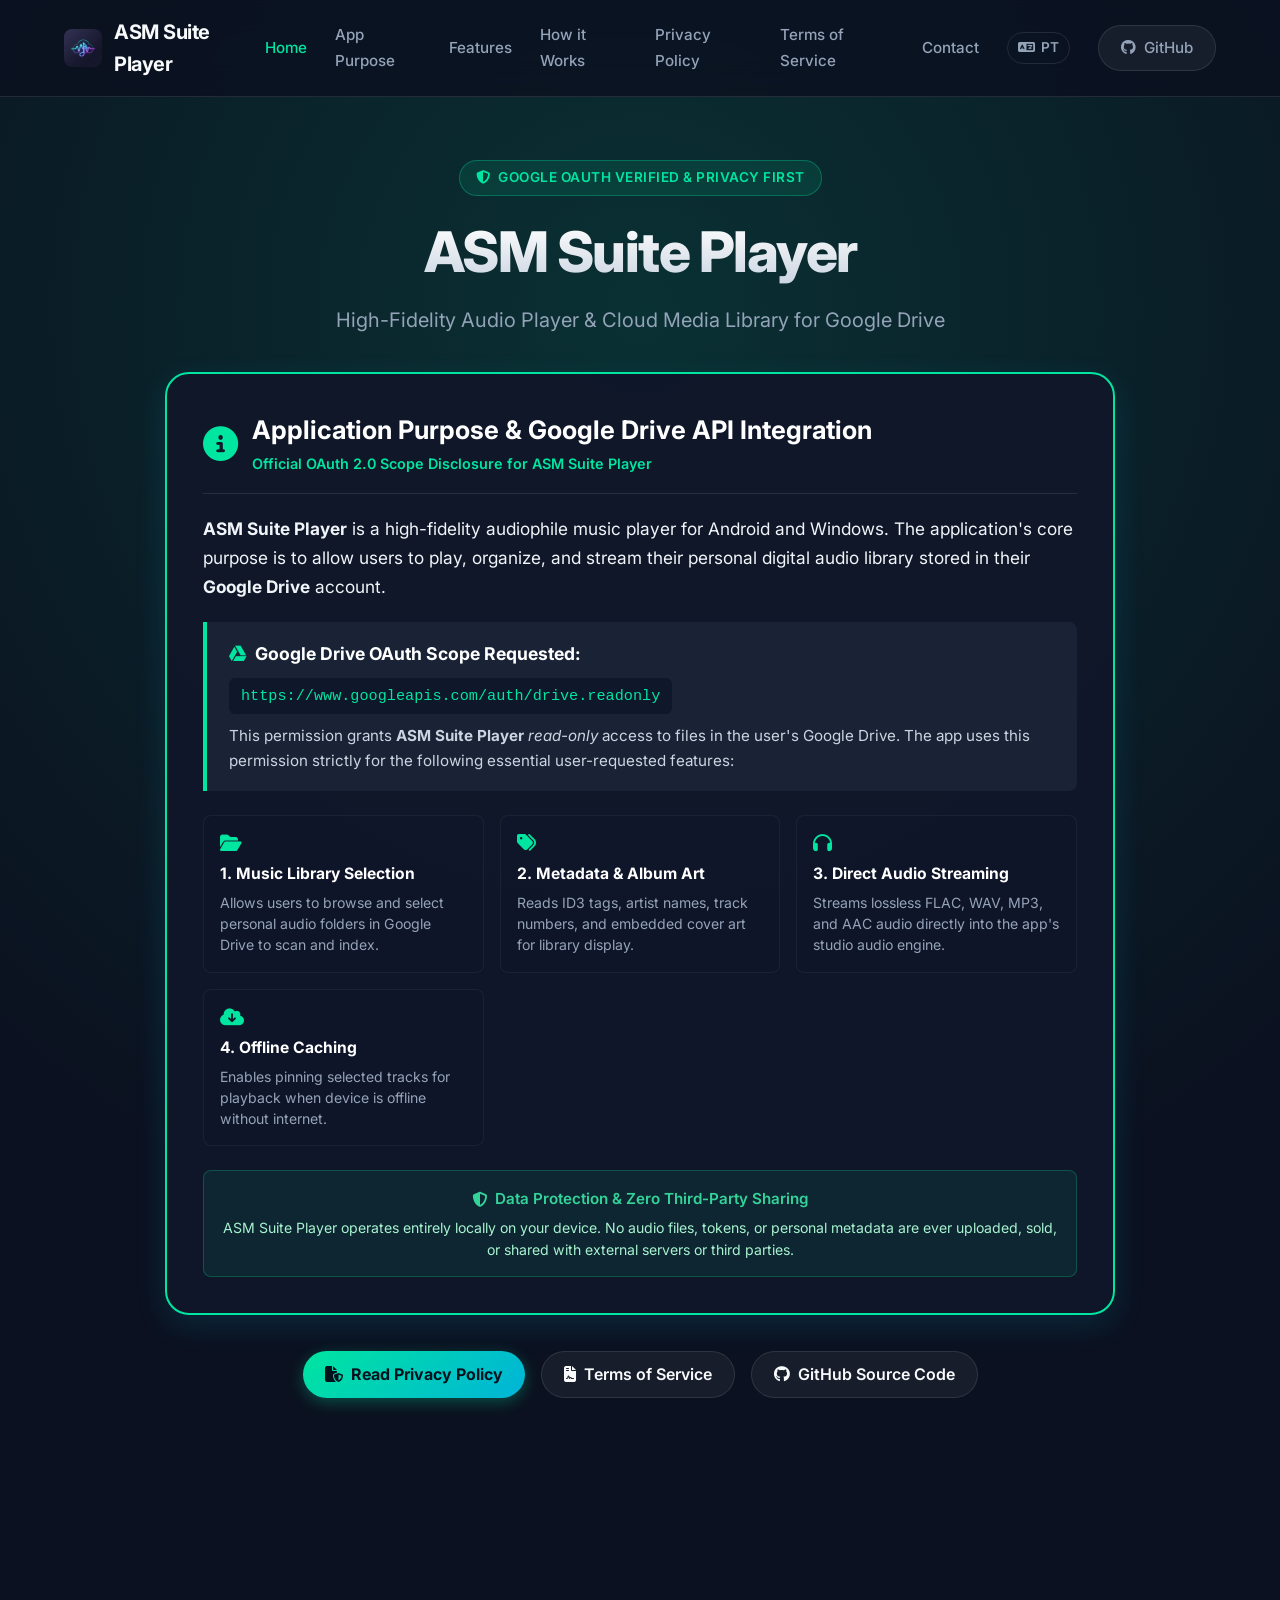
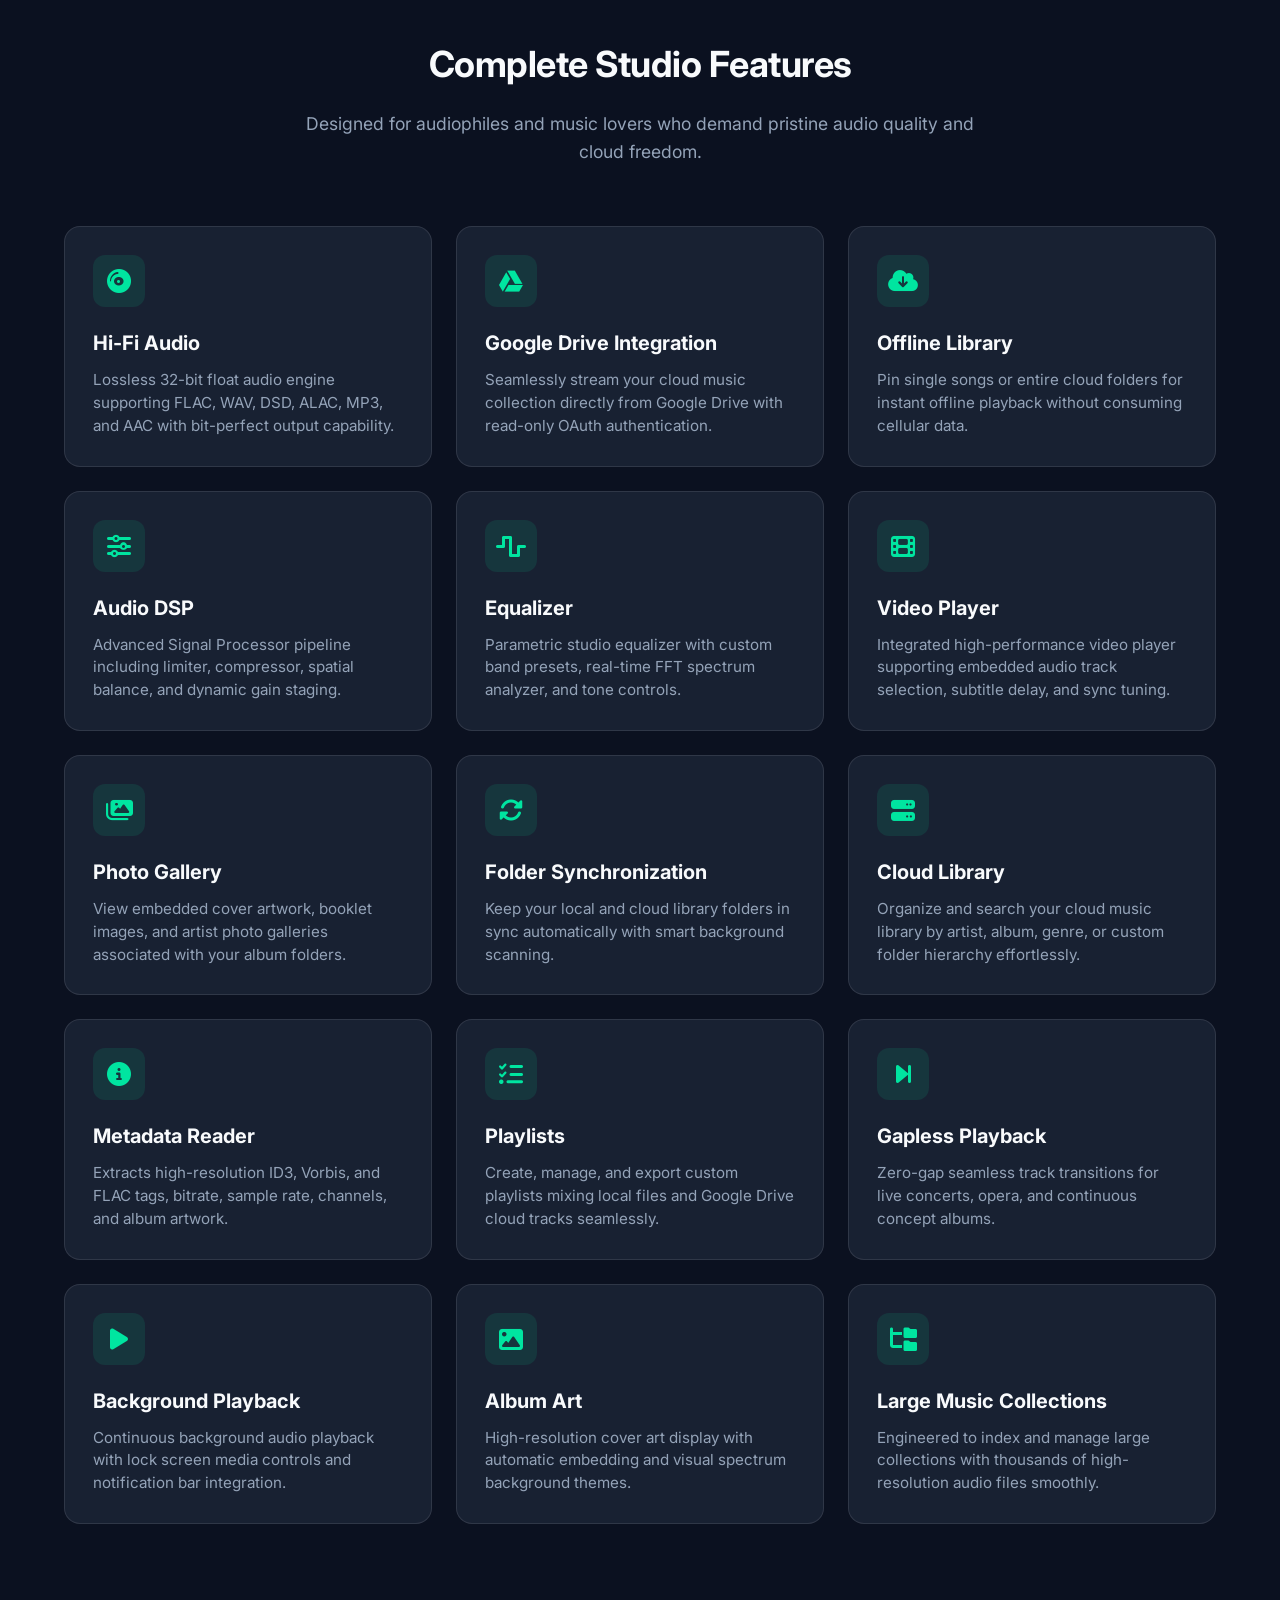
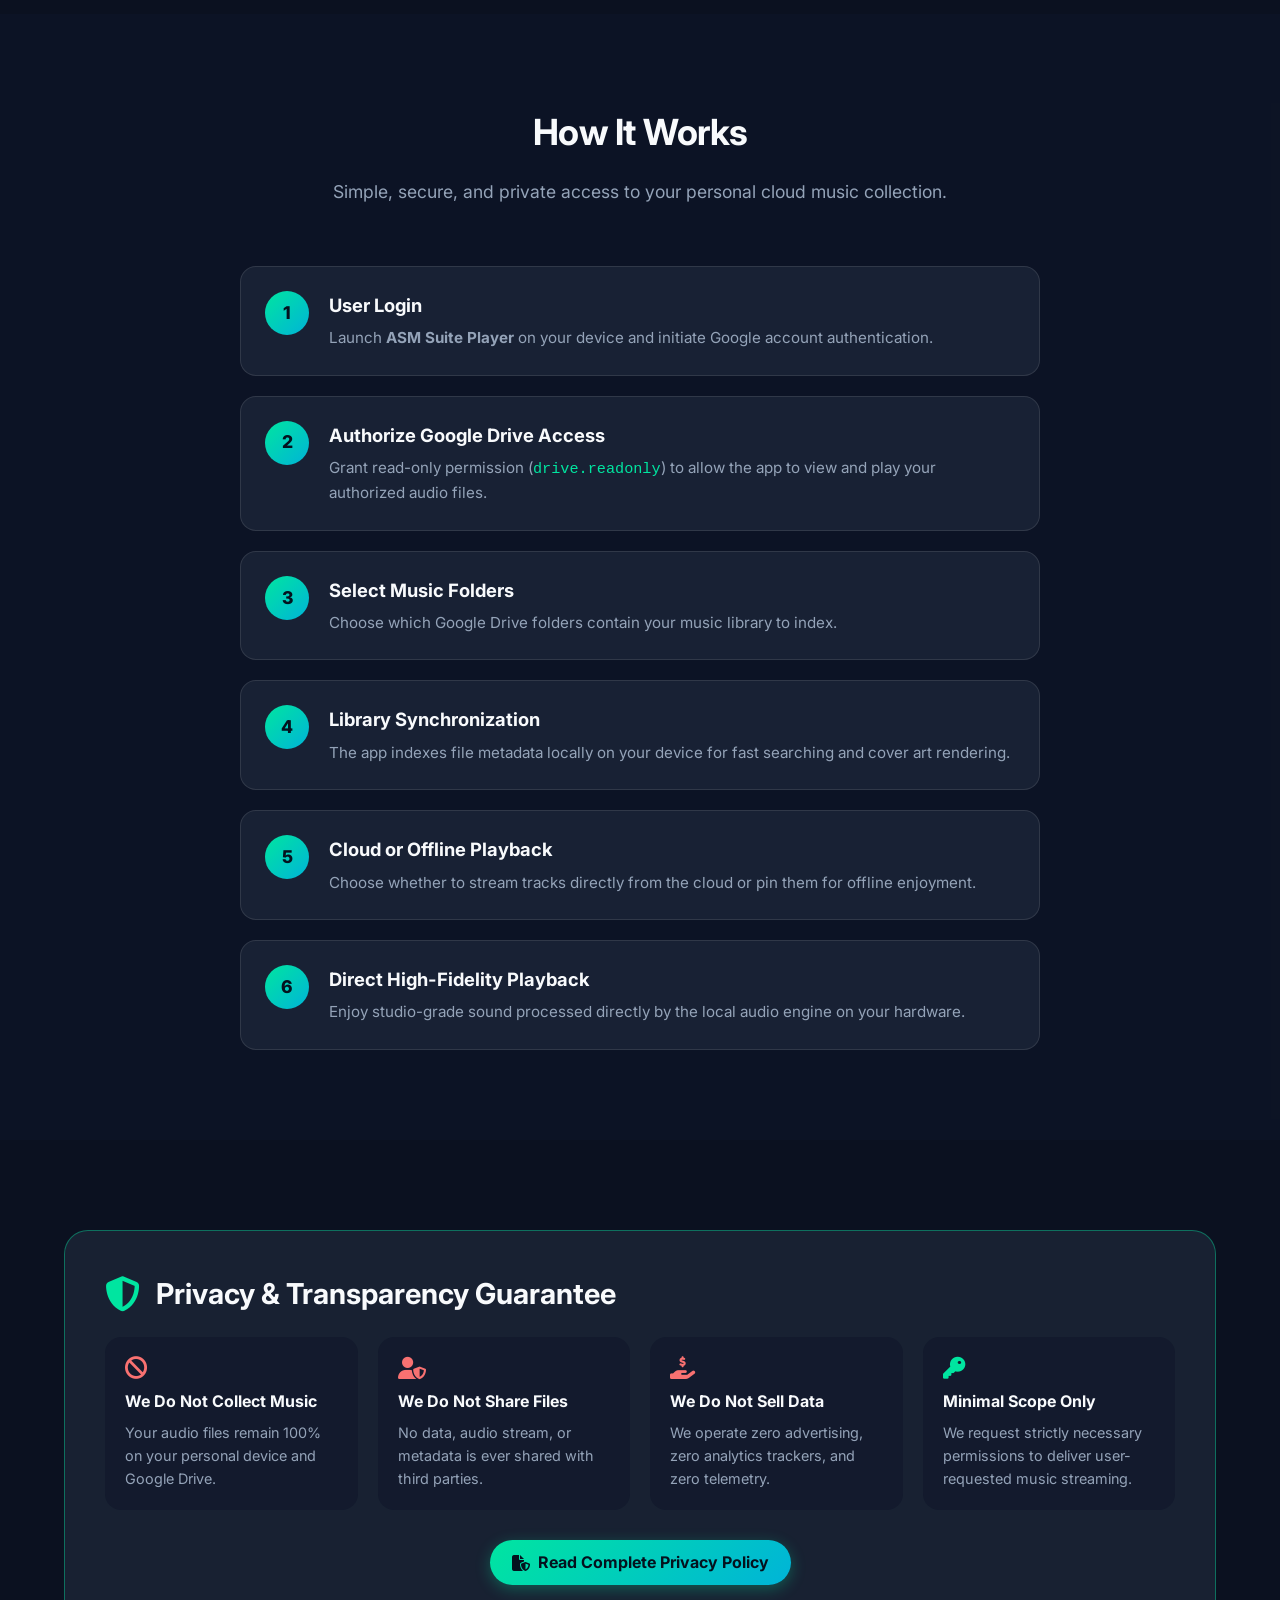
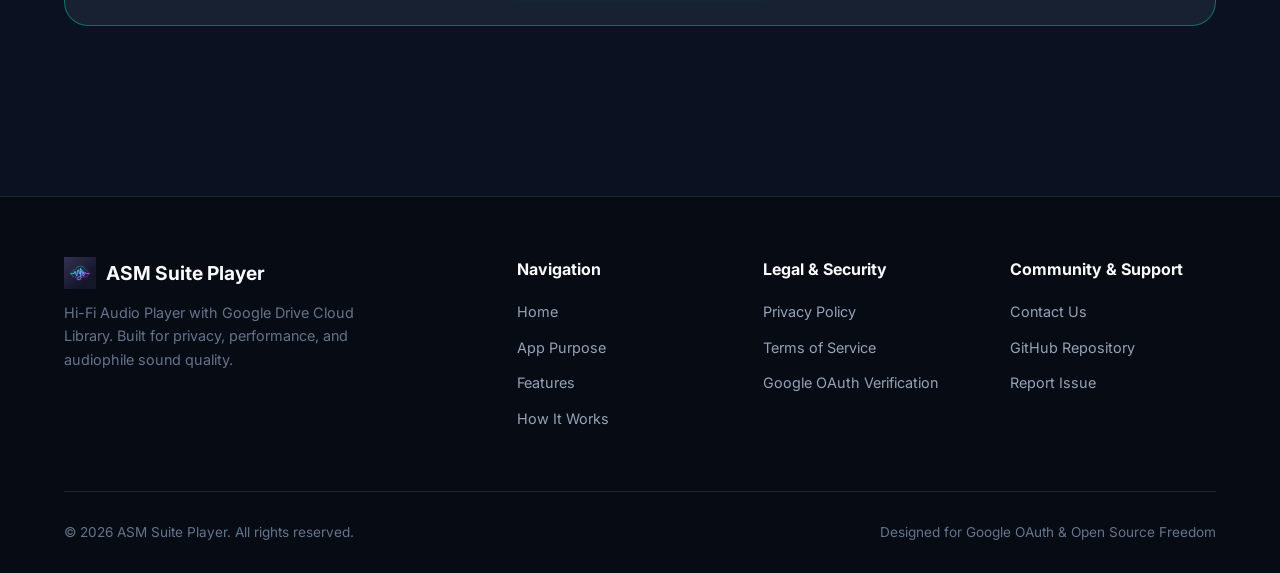
==== index.html @ bdc79efc "feat: bilingual (EN/PT-BR) ASM Suite Player website for GitHub Pages" ====
<!DOCTYPE html>
<html lang="en">
<head>
  <meta charset="UTF-8">
  <meta name="viewport" content="width=device-width, initial-scale=1.0">
  <title>ASM Suite Player — Official Website & Google Drive Hi-Fi Audio Player</title>
  <meta name="description" content="ASM Suite Player is a high-fidelity audio player that connects to your Google Drive to stream, index, and play your personal music collection.">
  <meta name="keywords" content="ASM Suite Player, Google Drive music player, Hi-Fi audio player, FLAC player, DSP equalizer, offline cloud music">
  <meta name="author" content="ASM Suite Player Team">
  <meta name="robots" content="index, follow">
  <meta name="google-site-verification" content="google3342b60c19189181">
  <link rel="canonical" href="https://asmplayerhifi-sudo.github.io/asm-suite-player-site/">
  <link rel="alternate" hreflang="en" href="https://asmplayerhifi-sudo.github.io/asm-suite-player-site/">
  <link rel="alternate" hreflang="pt" href="https://asmplayerhifi-sudo.github.io/asm-suite-player-site/pt/">
  <link rel="alternate" hreflang="x-default" href="https://asmplayerhifi-sudo.github.io/asm-suite-player-site/">

  <!-- Open Graph / Facebook -->
  <meta property="og:type" content="website">
  <meta property="og:url" content="https://asmplayerhifi-sudo.github.io/asm-suite-player-site/">
  <meta property="og:title" content="ASM Suite Player — Hi-Fi Audio Player with Google Drive Cloud Library">
  <meta property="og:description" content="ASM Suite Player allows users to stream, index, and play their personal music collection directly from Google Drive.">
  <meta property="og:image" content="https://asmplayerhifi-sudo.github.io/asm-suite-player-site/assets/images/logo.png">

  <!-- Twitter Card -->
  <meta name="twitter:card" content="summary_large_image">
  <meta name="twitter:title" content="ASM Suite Player — Hi-Fi Audio Player">
  <meta name="twitter:description" content="Stream high-fidelity audio from Google Drive with studio equalizer and zero data tracking.">
  <meta name="twitter:image" content="https://asmplayerhifi-sudo.github.io/asm-suite-player-site/assets/images/logo.png">

  <!-- Favicons & Manifest -->
  <link rel="icon" type="image/png" href="assets/images/logo.png">
  <link rel="manifest" href="site.webmanifest">

  <!-- Fonts & Icons -->
  <link rel="preconnect" href="https://fonts.googleapis.com">
  <link rel="preconnect" href="https://fonts.gstatic.com" crossorigin>
  <link href="https://fonts.googleapis.com/css2?family=Inter:wght@400;500;600;700;800&display=swap" rel="stylesheet">
  <link rel="stylesheet" href="https://cdnjs.cloudflare.com/ajax/libs/font-awesome/6.4.0/css/all.min.css">

  <!-- Stylesheet -->
  <link rel="stylesheet" href="assets/css/style.css">
</head>
<body>

  <!-- Navigation Bar -->
  <header class="navbar">
    <div class="container nav-container">
      <a href="index.html" class="brand-logo">
        <img src="assets/images/logo.png" alt="ASM Suite Player Logo">
        <span>ASM Suite Player</span>
      </a>

      <button class="mobile-toggle" id="mobileToggle" aria-label="Toggle Navigation">
        <i class="fa-solid fa-bars"></i>
      </button>

      <ul class="nav-links" id="navLinks">
        <li><a href="index.html" class="active">Home</a></li>
        <li><a href="#purpose">App Purpose</a></li>
        <li><a href="#features">Features</a></li>
        <li><a href="#how-it-works">How it Works</a></li>
        <li><a href="privacy.html">Privacy Policy</a></li>
        <li><a href="terms.html">Terms of Service</a></li>
        <li><a href="contact.html">Contact</a></li>
        <li><a href="pt/index.html" class="lang-switch" hreflang="pt" lang="pt" title="Português"><i class="fa-solid fa-language"></i> PT</a></li>
        <li>
          <a href="https://github.com/AndersonFCanel/ASM-Suite-Player" target="_blank" rel="noopener" class="btn-outline">
            <i class="fa-brands fa-github"></i> GitHub
          </a>
        </li>
      </ul>
    </div>
  </header>

  <!-- Hero Section -->
  <section class="hero">
    <div class="container">
      <div class="hero-badge">
        <i class="fa-solid fa-shield-halved"></i> Google OAuth Verified & Privacy First
      </div>

      <h1 class="hero-title">ASM Suite Player</h1>
      <p class="hero-subtitle">High-Fidelity Audio Player & Cloud Media Library for Google Drive</p>

      <!-- EXPLICIT APPLICATION PURPOSE BOX FOR GOOGLE VERIFICATION -->
      <div style="background: rgba(15, 23, 42, 0.95); border: 2px solid var(--accent-cyan); border-radius: var(--radius-lg); padding: 36px; margin: 0 auto 36px; max-width: 950px; text-align: left; box-shadow: 0 10px 30px rgba(6, 182, 212, 0.15);" id="purpose">
        <div style="display: flex; align-items: center; gap: 14px; margin-bottom: 20px; border-bottom: 1px solid rgba(255,255,255,0.1); padding-bottom: 16px;">
          <i class="fa-solid fa-circle-info" style="font-size: 2.2rem; color: var(--accent-cyan);"></i>
          <div>
            <h2 style="font-size: 1.6rem; color: #FFFFFF; margin: 0;">Application Purpose & Google Drive API Integration</h2>
            <span style="color: var(--accent-cyan); font-size: 0.9rem; font-weight: 600;">Official OAuth 2.0 Scope Disclosure for ASM Suite Player</span>
          </div>
        </div>

        <p style="color: #F1F5F9; font-size: 1.08rem; line-height: 1.7; margin-bottom: 20px;">
          <strong>ASM Suite Player</strong> is a high-fidelity audiophile music player for Android and Windows. The application's core purpose is to allow users to play, organize, and stream their personal digital audio library stored in their <strong>Google Drive</strong> account.
        </p>

        <div style="background: rgba(30, 41, 59, 0.7); border-left: 4px solid var(--accent-cyan); padding: 18px 22px; border-radius: 0 8px 8px 0; margin-bottom: 24px;">
          <h3 style="color: #FFFFFF; font-size: 1.1rem; margin: 0 0 10px 0; display: flex; align-items: center; gap: 8px;">
            <i class="fa-brands fa-google-drive" style="color: var(--accent-cyan);"></i>
            Google Drive OAuth Scope Requested:
          </h3>
          <code style="background: rgba(15, 23, 42, 0.9); padding: 6px 12px; border-radius: 6px; color: var(--accent-cyan); font-size: 0.95rem; font-family: monospace; display: inline-block; margin-bottom: 10px;">https://www.googleapis.com/auth/drive.readonly</code>
          <p style="color: #CBD5E1; font-size: 0.95rem; line-height: 1.6; margin: 0;">
            This permission grants <strong>ASM Suite Player</strong> <em>read-only</em> access to files in the user's Google Drive. The app uses this permission strictly for the following essential user-requested features:
          </p>
        </div>

        <div style="display: grid; grid-template-columns: repeat(auto-fit, minmax(260px, 1fr)); gap: 16px; margin-bottom: 24px;">
          <div style="background: rgba(15, 23, 42, 0.6); padding: 16px; border-radius: 8px; border: 1px solid rgba(255,255,255,0.05);">
            <i class="fa-solid fa-folder-open" style="color: var(--accent-cyan); font-size: 1.2rem; margin-bottom: 8px;"></i>
            <h4 style="color: #FFFFFF; margin: 0 0 6px 0; font-size: 0.98rem;">1. Music Library Selection</h4>
            <p style="color: #94A3B8; font-size: 0.88rem; margin: 0; line-height: 1.5;">Allows users to browse and select personal audio folders in Google Drive to scan and index.</p>
          </div>

          <div style="background: rgba(15, 23, 42, 0.6); padding: 16px; border-radius: 8px; border: 1px solid rgba(255,255,255,0.05);">
            <i class="fa-solid fa-tags" style="color: var(--accent-cyan); font-size: 1.2rem; margin-bottom: 8px;"></i>
            <h4 style="color: #FFFFFF; margin: 0 0 6px 0; font-size: 0.98rem;">2. Metadata & Album Art</h4>
            <p style="color: #94A3B8; font-size: 0.88rem; margin: 0; line-height: 1.5;">Reads ID3 tags, artist names, track numbers, and embedded cover art for library display.</p>
          </div>

          <div style="background: rgba(15, 23, 42, 0.6); padding: 16px; border-radius: 8px; border: 1px solid rgba(255,255,255,0.05);">
            <i class="fa-solid fa-headphones" style="color: var(--accent-cyan); font-size: 1.2rem; margin-bottom: 8px;"></i>
            <h4 style="color: #FFFFFF; margin: 0 0 6px 0; font-size: 0.98rem;">3. Direct Audio Streaming</h4>
            <p style="color: #94A3B8; font-size: 0.88rem; margin: 0; line-height: 1.5;">Streams lossless FLAC, WAV, MP3, and AAC audio directly into the app's studio audio engine.</p>
          </div>

          <div style="background: rgba(15, 23, 42, 0.6); padding: 16px; border-radius: 8px; border: 1px solid rgba(255,255,255,0.05);">
            <i class="fa-solid fa-cloud-arrow-down" style="color: var(--accent-cyan); font-size: 1.2rem; margin-bottom: 8px;"></i>
            <h4 style="color: #FFFFFF; margin: 0 0 6px 0; font-size: 0.98rem;">4. Offline Caching</h4>
            <p style="color: #94A3B8; font-size: 0.88rem; margin: 0; line-height: 1.5;">Enables pinning selected tracks for playback when device is offline without internet.</p>
          </div>
        </div>

        <div style="background: rgba(16, 185, 129, 0.1); border: 1px solid rgba(16, 185, 129, 0.3); border-radius: 8px; padding: 16px; text-align: center;">
          <p style="color: #34D399; font-size: 0.95rem; font-weight: 600; margin: 0; display: flex; align-items: center; justify-content: center; gap: 8px;">
            <i class="fa-solid fa-shield-halved"></i> Data Protection & Zero Third-Party Sharing
          </p>
          <p style="color: #A7F3D0; font-size: 0.88rem; margin: 6px 0 0 0; line-height: 1.5;">
            ASM Suite Player operates entirely locally on your device. No audio files, tokens, or personal metadata are ever uploaded, sold, or shared with external servers or third parties.
          </p>
        </div>
      </div>

      <div class="hero-actions">
        <a href="privacy.html" class="btn-cta">
          <i class="fa-solid fa-file-shield"></i> Read Privacy Policy
        </a>
        <a href="terms.html" class="btn-outline">
          <i class="fa-solid fa-file-contract"></i> Terms of Service
        </a>
        <a href="https://github.com/AndersonFCanel/ASM-Suite-Player" target="_blank" rel="noopener" class="btn-outline">
          <i class="fa-brands fa-github"></i> GitHub Source Code
        </a>
      </div>
    </div>
  </section>

  <!-- Features Section -->
  <section class="section" id="features">
    <div class="container">
      <h2 class="section-title">Complete Studio Features</h2>
      <p class="section-subtitle">Designed for audiophiles and music lovers who demand pristine audio quality and cloud freedom.</p>

      <div class="grid-cards">
        <div class="card">
          <div class="card-icon"><i class="fa-solid fa-compact-disc"></i></div>
          <h3 class="card-title">Hi-Fi Audio</h3>
          <p class="card-desc">Lossless 32-bit float audio engine supporting FLAC, WAV, DSD, ALAC, MP3, and AAC with bit-perfect output capability.</p>
        </div>

        <div class="card">
          <div class="card-icon"><i class="fa-brands fa-google-drive"></i></div>
          <h3 class="card-title">Google Drive Integration</h3>
          <p class="card-desc">Seamlessly stream your cloud music collection directly from Google Drive with read-only OAuth authentication.</p>
        </div>

        <div class="card">
          <div class="card-icon"><i class="fa-solid fa-cloud-arrow-down"></i></div>
          <h3 class="card-title">Offline Library</h3>
          <p class="card-desc">Pin single songs or entire cloud folders for instant offline playback without consuming cellular data.</p>
        </div>

        <div class="card">
          <div class="card-icon"><i class="fa-solid fa-sliders"></i></div>
          <h3 class="card-title">Audio DSP</h3>
          <p class="card-desc">Advanced Signal Processor pipeline including limiter, compressor, spatial balance, and dynamic gain staging.</p>
        </div>

        <div class="card">
          <div class="card-icon"><i class="fa-solid fa-wave-square"></i></div>
          <h3 class="card-title">Equalizer</h3>
          <p class="card-desc">Parametric studio equalizer with custom band presets, real-time FFT spectrum analyzer, and tone controls.</p>
        </div>

        <div class="card">
          <div class="card-icon"><i class="fa-solid fa-film"></i></div>
          <h3 class="card-title">Video Player</h3>
          <p class="card-desc">Integrated high-performance video player supporting embedded audio track selection, subtitle delay, and sync tuning.</p>
        </div>

        <div class="card">
          <div class="card-icon"><i class="fa-solid fa-images"></i></div>
          <h3 class="card-title">Photo Gallery</h3>
          <p class="card-desc">View embedded cover artwork, booklet images, and artist photo galleries associated with your album folders.</p>
        </div>

        <div class="card">
          <div class="card-icon"><i class="fa-solid fa-rotate"></i></div>
          <h3 class="card-title">Folder Synchronization</h3>
          <p class="card-desc">Keep your local and cloud library folders in sync automatically with smart background scanning.</p>
        </div>

        <div class="card">
          <div class="card-icon"><i class="fa-solid fa-server"></i></div>
          <h3 class="card-title">Cloud Library</h3>
          <p class="card-desc">Organize and search your cloud music library by artist, album, genre, or custom folder hierarchy effortlessly.</p>
        </div>

        <div class="card">
          <div class="card-icon"><i class="fa-solid fa-circle-info"></i></div>
          <h3 class="card-title">Metadata Reader</h3>
          <p class="card-desc">Extracts high-resolution ID3, Vorbis, and FLAC tags, bitrate, sample rate, channels, and album artwork.</p>
        </div>

        <div class="card">
          <div class="card-icon"><i class="fa-solid fa-list-check"></i></div>
          <h3 class="card-title">Playlists</h3>
          <p class="card-desc">Create, manage, and export custom playlists mixing local files and Google Drive cloud tracks seamlessly.</p>
        </div>

        <div class="card">
          <div class="card-icon"><i class="fa-solid fa-forward-step"></i></div>
          <h3 class="card-title">Gapless Playback</h3>
          <p class="card-desc">Zero-gap seamless track transitions for live concerts, opera, and continuous concept albums.</p>
        </div>

        <div class="card">
          <div class="card-icon"><i class="fa-solid fa-play"></i></div>
          <h3 class="card-title">Background Playback</h3>
          <p class="card-desc">Continuous background audio playback with lock screen media controls and notification bar integration.</p>
        </div>

        <div class="card">
          <div class="card-icon"><i class="fa-solid fa-image"></i></div>
          <h3 class="card-title">Album Art</h3>
          <p class="card-desc">High-resolution cover art display with automatic embedding and visual spectrum background themes.</p>
        </div>

        <div class="card">
          <div class="card-icon"><i class="fa-solid fa-folder-tree"></i></div>
          <h3 class="card-title">Large Music Collections</h3>
          <p class="card-desc">Engineered to index and manage large collections with thousands of high-resolution audio files smoothly.</p>
        </div>
      </div>
    </div>
  </section>

  <!-- How It Works Section -->
  <section class="section" id="how-it-works" style="background: rgba(15, 23, 42, 0.5);">
    <div class="container">
      <h2 class="section-title">How It Works</h2>
      <p class="section-subtitle">Simple, secure, and private access to your personal cloud music collection.</p>

      <div class="workflow-steps">
        <div class="step-item">
          <div class="step-number">1</div>
          <div class="step-content">
            <h3>User Login</h3>
            <p>Launch <strong>ASM Suite Player</strong> on your device and initiate Google account authentication.</p>
          </div>
        </div>

        <div class="step-item">
          <div class="step-number">2</div>
          <div class="step-content">
            <h3>Authorize Google Drive Access</h3>
            <p>Grant read-only permission (<code style="color: var(--accent-cyan);">drive.readonly</code>) to allow the app to view and play your authorized audio files.</p>
          </div>
        </div>

        <div class="step-item">
          <div class="step-number">3</div>
          <div class="step-content">
            <h3>Select Music Folders</h3>
            <p>Choose which Google Drive folders contain your music library to index.</p>
          </div>
        </div>

        <div class="step-item">
          <div class="step-number">4</div>
          <div class="step-content">
            <h3>Library Synchronization</h3>
            <p>The app indexes file metadata locally on your device for fast searching and cover art rendering.</p>
          </div>
        </div>

        <div class="step-item">
          <div class="step-number">5</div>
          <div class="step-content">
            <h3>Cloud or Offline Playback</h3>
            <p>Choose whether to stream tracks directly from the cloud or pin them for offline enjoyment.</p>
          </div>
        </div>

        <div class="step-item">
          <div class="step-number">6</div>
          <div class="step-content">
            <h3>Direct High-Fidelity Playback</h3>
            <p>Enjoy studio-grade sound processed directly by the local audio engine on your hardware.</p>
          </div>
        </div>
      </div>
    </div>
  </section>

  <!-- Privacy Summary Section -->
  <section class="section" id="privacy">
    <div class="container">
      <div style="background: var(--bg-card); border: 1px solid var(--border-active); border-radius: var(--radius-lg); padding: 40px;" class="glassmorphism">
        <div style="display: flex; align-items: center; gap: 16px; margin-bottom: 20px;">
          <i class="fa-solid fa-shield-halved" style="font-size: 2.2rem; color: var(--accent-cyan);"></i>
          <h2 style="font-size: 1.8rem;">Privacy & Transparency Guarantee</h2>
        </div>

        <div style="display: grid; grid-template-columns: repeat(auto-fit, minmax(240px, 1fr)); gap: 20px; margin-bottom: 30px;">
          <div style="background: rgba(15, 23, 42, 0.6); padding: 20px; border-radius: var(--radius-md);">
            <i class="fa-solid fa-ban" style="color: #F87171; font-size: 1.4rem; margin-bottom: 10px;"></i>
            <h4 style="margin-bottom: 6px;">We Do Not Collect Music</h4>
            <p style="color: var(--text-muted); font-size: 0.9rem;">Your audio files remain 100% on your personal device and Google Drive.</p>
          </div>

          <div style="background: rgba(15, 23, 42, 0.6); padding: 20px; border-radius: var(--radius-md);">
            <i class="fa-solid fa-user-shield" style="color: #F87171; font-size: 1.4rem; margin-bottom: 10px;"></i>
            <h4 style="margin-bottom: 6px;">We Do Not Share Files</h4>
            <p style="color: var(--text-muted); font-size: 0.9rem;">No data, audio stream, or metadata is ever shared with third parties.</p>
          </div>

          <div style="background: rgba(15, 23, 42, 0.6); padding: 20px; border-radius: var(--radius-md);">
            <i class="fa-solid fa-hand-holding-dollar" style="color: #F87171; font-size: 1.4rem; margin-bottom: 10px;"></i>
            <h4 style="margin-bottom: 6px;">We Do Not Sell Data</h4>
            <p style="color: var(--text-muted); font-size: 0.9rem;">We operate zero advertising, zero analytics trackers, and zero telemetry.</p>
          </div>

          <div style="background: rgba(15, 23, 42, 0.6); padding: 20px; border-radius: var(--radius-md);">
            <i class="fa-solid fa-key" style="color: var(--accent-cyan); font-size: 1.4rem; margin-bottom: 10px;"></i>
            <h4 style="margin-bottom: 6px;">Minimal Scope Only</h4>
            <p style="color: var(--text-muted); font-size: 0.9rem;">We request strictly necessary permissions to deliver user-requested music streaming.</p>
          </div>
        </div>

        <div style="text-align: center;">
          <a href="privacy.html" class="btn-cta">
            <i class="fa-solid fa-file-shield"></i> Read Complete Privacy Policy
          </a>
        </div>
      </div>
    </div>
  </section>

  <!-- Footer -->
  <footer class="footer">
    <div class="container">
      <div class="footer-grid">
        <div class="footer-brand">
          <div style="display: flex; align-items: center; gap: 10px; margin-bottom: 12px;">
            <img src="assets/images/logo.png" alt="ASM Suite Player Logo" style="width: 32px; height: 32px;">
            <h3 style="margin: 0; font-size: 1.2rem;">ASM Suite Player</h3>
          </div>
          <p>Hi-Fi Audio Player with Google Drive Cloud Library. Built for privacy, performance, and audiophile sound quality.</p>
        </div>

        <div class="footer-col">
          <h4>Navigation</h4>
          <ul>
            <li><a href="index.html">Home</a></li>
            <li><a href="#purpose">App Purpose</a></li>
            <li><a href="#features">Features</a></li>
            <li><a href="#how-it-works">How It Works</a></li>
          </ul>
        </div>

        <div class="footer-col">
          <h4>Legal & Security</h4>
          <ul>
            <li><a href="privacy.html">Privacy Policy</a></li>
            <li><a href="terms.html">Terms of Service</a></li>
            <li><a href="https://support.google.com/cloud/answer/15549049" target="_blank" rel="noopener">Google OAuth Verification</a></li>
          </ul>
        </div>

        <div class="footer-col">
          <h4>Community & Support</h4>
          <ul>
            <li><a href="contact.html">Contact Us</a></li>
            <li><a href="https://github.com/AndersonFCanel/ASM-Suite-Player" target="_blank" rel="noopener">GitHub Repository</a></li>
            <li><a href="https://github.com/AndersonFCanel/ASM-Suite-Player/issues" target="_blank" rel="noopener">Report Issue</a></li>
          </ul>
        </div>
      </div>

      <div class="footer-bottom">
        <div>&copy; 2026 ASM Suite Player. All rights reserved.</div>
        <div>Designed for Google OAuth & Open Source Freedom</div>
      </div>
    </div>
  </footer>

  <script src="assets/js/main.js"></script>
</body>
</html>
---- assets/css/style.css ----
/* ══════════════════════════════════════════════════════════════════════════════
   ASM Suite Player — Design System & Custom Stylesheet
   Theme: Hi-Fi Studio Dark / Glassmorphism / Vibrant Accents
   ══════════════════════════════════════════════════════════════════════════════ */

:root {
  --bg-main: #0B1120;
  --bg-surface: #0F172A;
  --bg-card: rgba(30, 41, 59, 0.7);
  --bg-card-hover: rgba(51, 65, 85, 0.8);
  --border-color: rgba(255, 255, 255, 0.1);
  --border-active: rgba(0, 229, 160, 0.4);
  
  --text-main: #F8FAFC;
  --text-muted: #94A3B8;
  --text-dim: #64748B;
  
  --accent-cyan: #00E5A0;
  --accent-blue: #00B4D8;
  --accent-gold: #FFD54F;
  --accent-purple: #A855F7;
  
  --grad-cyan: linear-gradient(135deg, #00E5A0 0%, #00B4D8 100%);
  --grad-gold: linear-gradient(135deg, #FFD54F 0%, #FF9800 100%);
  --grad-dark: linear-gradient(180deg, #0B1120 0%, #0F172A 100%);
  --grad-hero: radial-gradient(circle at 50% 20%, rgba(0, 229, 160, 0.15) 0%, rgba(11, 17, 32, 0) 70%);

  --font-family: 'Inter', -apple-system, BlinkMacSystemFont, "Segoe UI", Roboto, sans-serif;
  --radius-sm: 8px;
  --radius-md: 16px;
  --radius-lg: 24px;
  --shadow-glow: 0 0 25px rgba(0, 229, 160, 0.25);
  --transition: all 0.3s cubic-bezier(0.4, 0, 0.2, 1);
}

/* ── Reset Base ── */
*, *::before, *::after {
  box-sizing: border-box;
  margin: 0;
  padding: 0;
}

html {
  scroll-behavior: smooth;
  font-size: 16px;
}

body {
  font-family: var(--font-family);
  background-color: var(--bg-main);
  color: var(--text-main);
  line-height: 1.6;
  overflow-x: hidden;
  -webkit-font-smoothing: antialiased;
}

a {
  color: var(--accent-cyan);
  text-decoration: none;
  transition: var(--transition);
}

a:hover {
  color: #38BDF8;
}

/* ── Container Layout ── */
.container {
  max-width: 1200px;
  margin: 0 auto;
  padding: 0 24px;
}

/* ── Header & Navigation ── */
.navbar {
  position: fixed;
  top: 0;
  left: 0;
  width: 100%;
  z-index: 1000;
  background: rgba(11, 17, 32, 0.85);
  backdrop-filter: blur(16px);
  border-bottom: 1px solid var(--border-color);
  padding: 16px 0;
  transition: var(--transition);
}

.nav-container {
  display: flex;
  justify-content: space-between;
  align-items: center;
}

.brand-logo {
  display: flex;
  align-items: center;
  gap: 12px;
  font-weight: 700;
  font-size: 1.25rem;
  color: var(--text-main);
  letter-spacing: -0.5px;
}

.brand-logo img {
  width: 38px;
  height: 38px;
  border-radius: 8px;
}

.nav-links {
  display: flex;
  align-items: center;
  gap: 28px;
  list-style: none;
}

.nav-links a {
  color: var(--text-muted);
  font-weight: 500;
  font-size: 0.95rem;
}

.nav-links a:hover,
.nav-links a.active {
  color: var(--accent-cyan);
}

.btn-cta {
  display: inline-flex;
  align-items: center;
  gap: 8px;
  background: var(--grad-cyan);
  color: #04121E;
  font-weight: 700;
  padding: 10px 22px;
  border-radius: 50px;
  box-shadow: 0 4px 15px rgba(0, 229, 160, 0.3);
  transition: var(--transition);
}

.btn-cta:hover {
  transform: translateY(-2px);
  box-shadow: var(--shadow-glow);
  color: #04121E;
}

.btn-outline {
  display: inline-flex;
  align-items: center;
  gap: 8px;
  background: rgba(255, 255, 255, 0.05);
  border: 1px solid var(--border-color);
  color: var(--text-main);
  font-weight: 600;
  padding: 10px 22px;
  border-radius: 50px;
  transition: var(--transition);
}

.btn-outline:hover {
  background: rgba(255, 255, 255, 0.1);
  border-color: var(--accent-cyan);
  color: var(--accent-cyan);
}

/* Hamburger Mobile Toggle */
.mobile-toggle {
  display: none;
  background: none;
  border: none;
  color: var(--text-main);
  font-size: 1.5rem;
  cursor: pointer;
}

/* ── Hero Section ── */
.hero {
  position: relative;
  padding: 160px 0 100px;
  background: var(--grad-hero);
  text-align: center;
}

.hero-badge {
  display: inline-flex;
  align-items: center;
  gap: 8px;
  background: rgba(0, 229, 160, 0.1);
  border: 1px solid rgba(0, 229, 160, 0.3);
  color: var(--accent-cyan);
  padding: 6px 16px;
  border-radius: 50px;
  font-size: 0.85rem;
  font-weight: 600;
  margin-bottom: 24px;
  text-transform: uppercase;
  letter-spacing: 0.5px;
}

.hero-title {
  font-size: 3.5rem;
  font-weight: 800;
  line-height: 1.15;
  letter-spacing: -1.5px;
  margin-bottom: 20px;
  background: linear-gradient(180deg, #FFFFFF 0%, #CBD5E1 100%);
  -webkit-background-clip: text;
  -webkit-text-fill-color: transparent;
}

.hero-subtitle {
  font-size: 1.25rem;
  color: var(--text-muted);
  max-width: 760px;
  margin: 0 auto 36px;
  font-weight: 400;
}

.hero-actions {
  display: flex;
  justify-content: center;
  gap: 16px;
  flex-wrap: wrap;
  margin-bottom: 48px;
}

.hero-card-preview {
  margin-top: 40px;
  background: var(--bg-card);
  border: 1px solid var(--border-color);
  border-radius: var(--radius-lg);
  padding: 32px;
  backdrop-filter: blur(20px);
  box-shadow: 0 20px 40px rgba(0, 0, 0, 0.5);
  text-align: left;
}

.privacy-banner-box {
  background: rgba(0, 229, 160, 0.05);
  border: 1px stroke rgba(0, 229, 160, 0.2);
  border-left: 4px solid var(--accent-cyan);
  border-radius: var(--radius-sm);
  padding: 16px 20px;
  margin-top: 24px;
  font-size: 0.95rem;
  color: #E2E8F0;
}

/* ── Section Titles ── */
.section {
  padding: 90px 0;
}

.section-title {
  font-size: 2.25rem;
  font-weight: 700;
  text-align: center;
  margin-bottom: 16px;
  letter-spacing: -0.5px;
}

.section-subtitle {
  font-size: 1.1rem;
  color: var(--text-muted);
  text-align: center;
  max-width: 680px;
  margin: 0 auto 60px;
}

/* ── Feature Cards Grid ── */
.grid-cards {
  display: grid;
  grid-template-columns: repeat(auto-fit, minmax(320px, 1fr));
  gap: 24px;
}

.card {
  background: var(--bg-card);
  border: 1px solid var(--border-color);
  border-radius: var(--radius-md);
  padding: 28px;
  transition: var(--transition);
  position: relative;
  overflow: hidden;
}

.card:hover {
  background: var(--bg-card-hover);
  border-color: var(--border-active);
  transform: translateY(-4px);
}

.card-icon {
  width: 52px;
  height: 52px;
  border-radius: 12px;
  background: rgba(0, 229, 160, 0.1);
  color: var(--accent-cyan);
  display: flex;
  align-items: center;
  justify-content: center;
  font-size: 1.5rem;
  margin-bottom: 20px;
}

.card-title {
  font-size: 1.25rem;
  font-weight: 700;
  margin-bottom: 10px;
}

.card-desc {
  font-size: 0.95rem;
  color: var(--text-muted);
  line-height: 1.5;
}

/* ── How it works flow ── */
.workflow-steps {
  display: flex;
  flex-direction: column;
  gap: 20px;
  max-width: 800px;
  margin: 0 auto;
}

.step-item {
  display: flex;
  align-items: flex-start;
  gap: 20px;
  background: var(--bg-card);
  border: 1px solid var(--border-color);
  border-radius: var(--radius-md);
  padding: 24px;
}

.step-number {
  width: 44px;
  height: 44px;
  border-radius: 50%;
  background: var(--grad-cyan);
  color: #04121E;
  font-weight: 800;
  display: flex;
  align-items: center;
  justify-content: center;
  font-size: 1.1rem;
  flex-shrink: 0;
}

.step-content h3 {
  font-size: 1.15rem;
  margin-bottom: 6px;
}

.step-content p {
  color: var(--text-muted);
  font-size: 0.95rem;
}

/* ── Policy Document Layout ── */
.doc-container {
  padding: 140px 0 90px;
  max-width: 900px;
}

.doc-header {
  border-bottom: 1px solid var(--border-color);
  padding-bottom: 30px;
  margin-bottom: 40px;
}

.doc-header h1 {
  font-size: 2.5rem;
  margin-bottom: 12px;
}

.doc-meta {
  color: var(--text-dim);
  font-size: 0.9rem;
}

.doc-content h2 {
  font-size: 1.5rem;
  color: var(--accent-cyan);
  margin: 36px 0 16px;
}

.doc-content h3 {
  font-size: 1.15rem;
  margin: 24px 0 12px;
}

.doc-content p, .doc-content ul {
  color: var(--text-muted);
  margin-bottom: 16px;
  font-size: 1rem;
  line-height: 1.7;
}

.doc-content ul {
  padding-left: 24px;
}

.doc-content li {
  margin-bottom: 8px;
}

.doc-box {
  background: rgba(15, 23, 42, 0.9);
  border: 1px solid rgba(0, 229, 160, 0.3);
  border-radius: var(--radius-md);
  padding: 24px;
  margin: 24px 0;
}

/* ── Footer ── */
.footer {
  background: #070B14;
  border-top: 1px solid var(--border-color);
  padding: 60px 0 30px;
  margin-top: 80px;
}

.footer-grid {
  display: grid;
  grid-template-columns: 2fr repeat(3, 1fr);
  gap: 40px;
  margin-bottom: 50px;
}

.footer-brand h3 {
  font-size: 1.25rem;
  margin-bottom: 12px;
}

.footer-brand p {
  color: var(--text-dim);
  font-size: 0.9rem;
  max-width: 320px;
}

.footer-col h4 {
  font-size: 1rem;
  margin-bottom: 16px;
  color: var(--text-main);
}

.footer-col ul {
  list-style: none;
}

.footer-col li {
  margin-bottom: 10px;
}

.footer-col a {
  color: var(--text-muted);
  font-size: 0.9rem;
}

.footer-col a:hover {
  color: var(--accent-cyan);
}

.footer-bottom {
  border-top: 1px solid var(--border-color);
  padding-top: 30px;
  display: flex;
  justify-content: space-between;
  align-items: center;
  color: var(--text-dim);
  font-size: 0.85rem;
}

/* ── Responsiveness ── */
@media (max-width: 900px) {
  .hero-title { font-size: 2.5rem; }
  .footer-grid { grid-template-columns: 1fr 1fr; }
}

@media (max-width: 640px) {
  .hero-title { font-size: 2rem; }
  .mobile-toggle { display: block; }
  .nav-links {
    display: none;
    position: absolute;
    top: 100%;
    left: 0;
    width: 100%;
    background: #0B1120;
    flex-direction: column;
    padding: 24px;
    border-bottom: 1px solid var(--border-color);
  }
  .nav-links.active { display: flex; }
  .footer-grid { grid-template-columns: 1fr; }
  .footer-bottom { flex-direction: column; gap: 12px; text-align: center; }
}

/* Language switcher (PT/EN) */
.nav-links a.lang-switch {
  display: inline-flex;
  align-items: center;
  gap: 6px;
  padding: 4px 10px;
  border: 1px solid var(--border-color);
  border-radius: 999px;
  font-weight: 600;
  font-size: 0.85rem;
}
.nav-links a.lang-switch:hover {
  border-color: var(--accent-cyan);
  color: var(--accent-cyan);
}
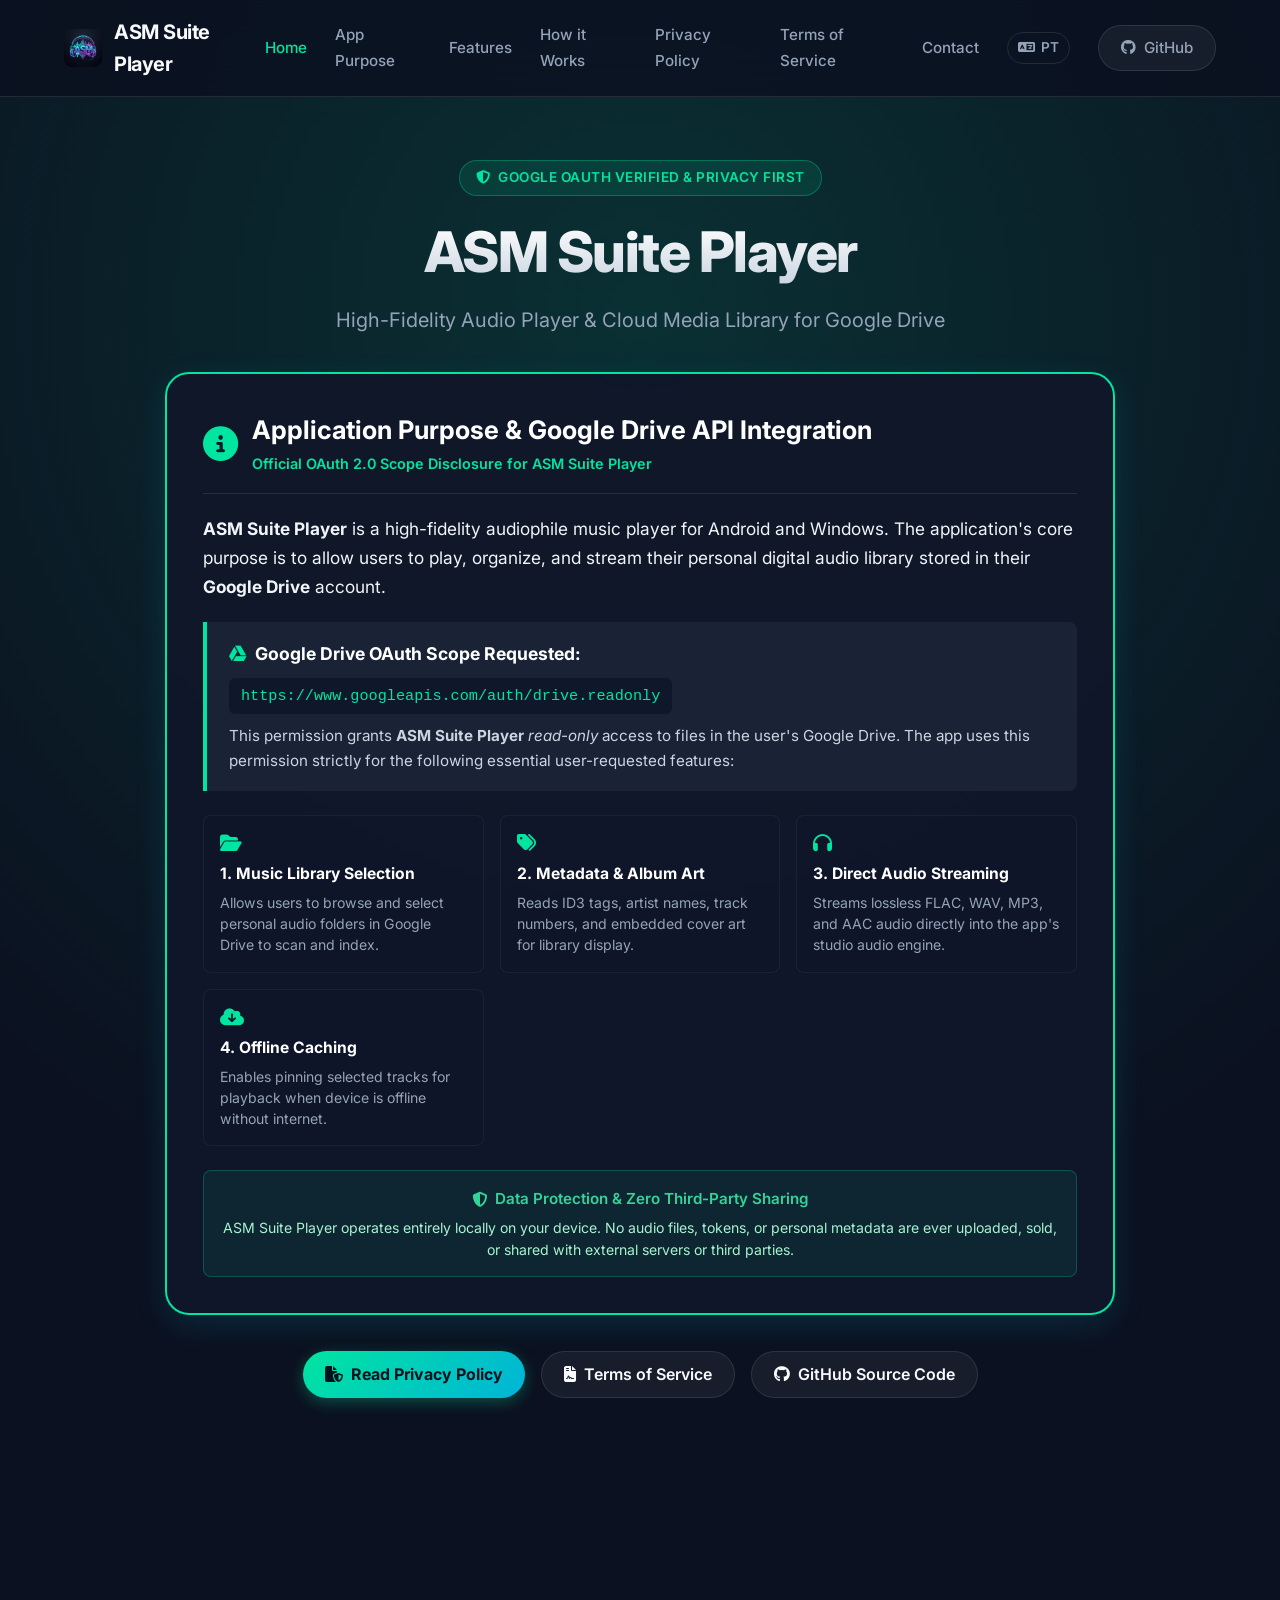
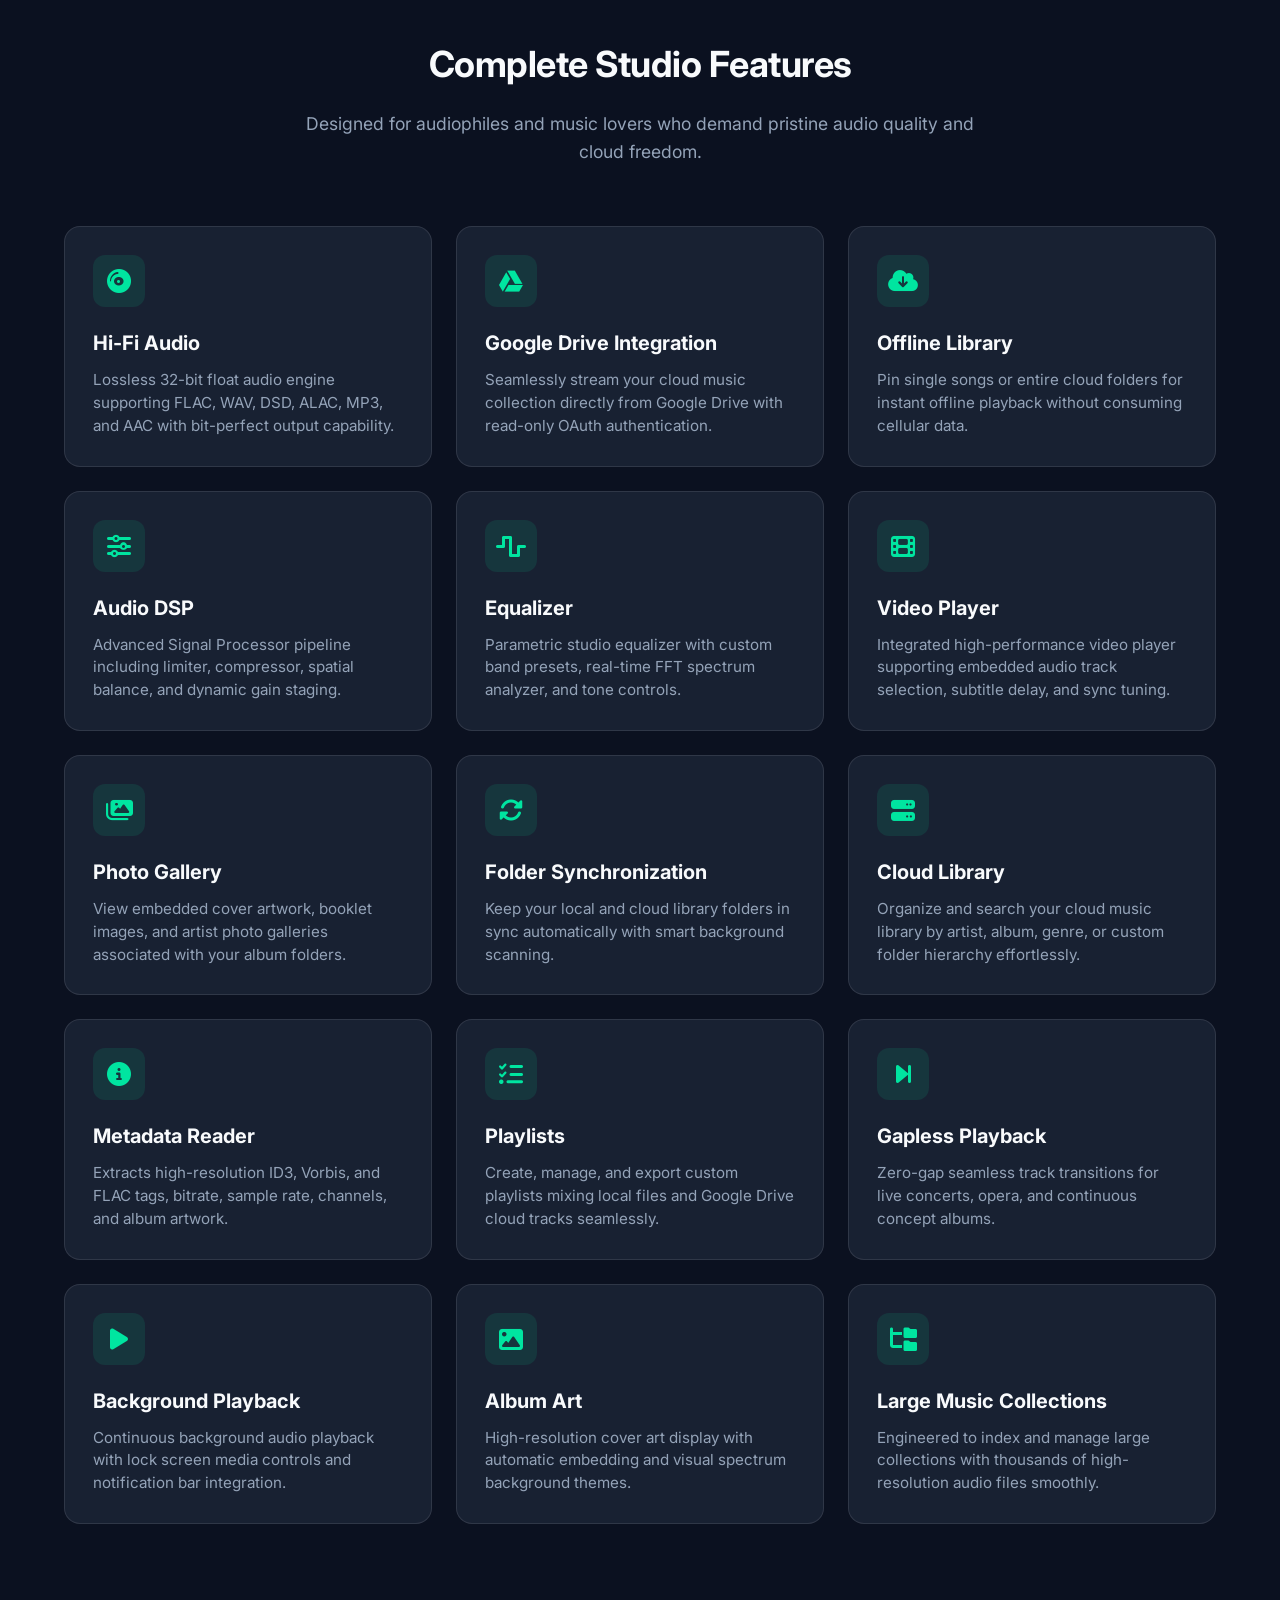
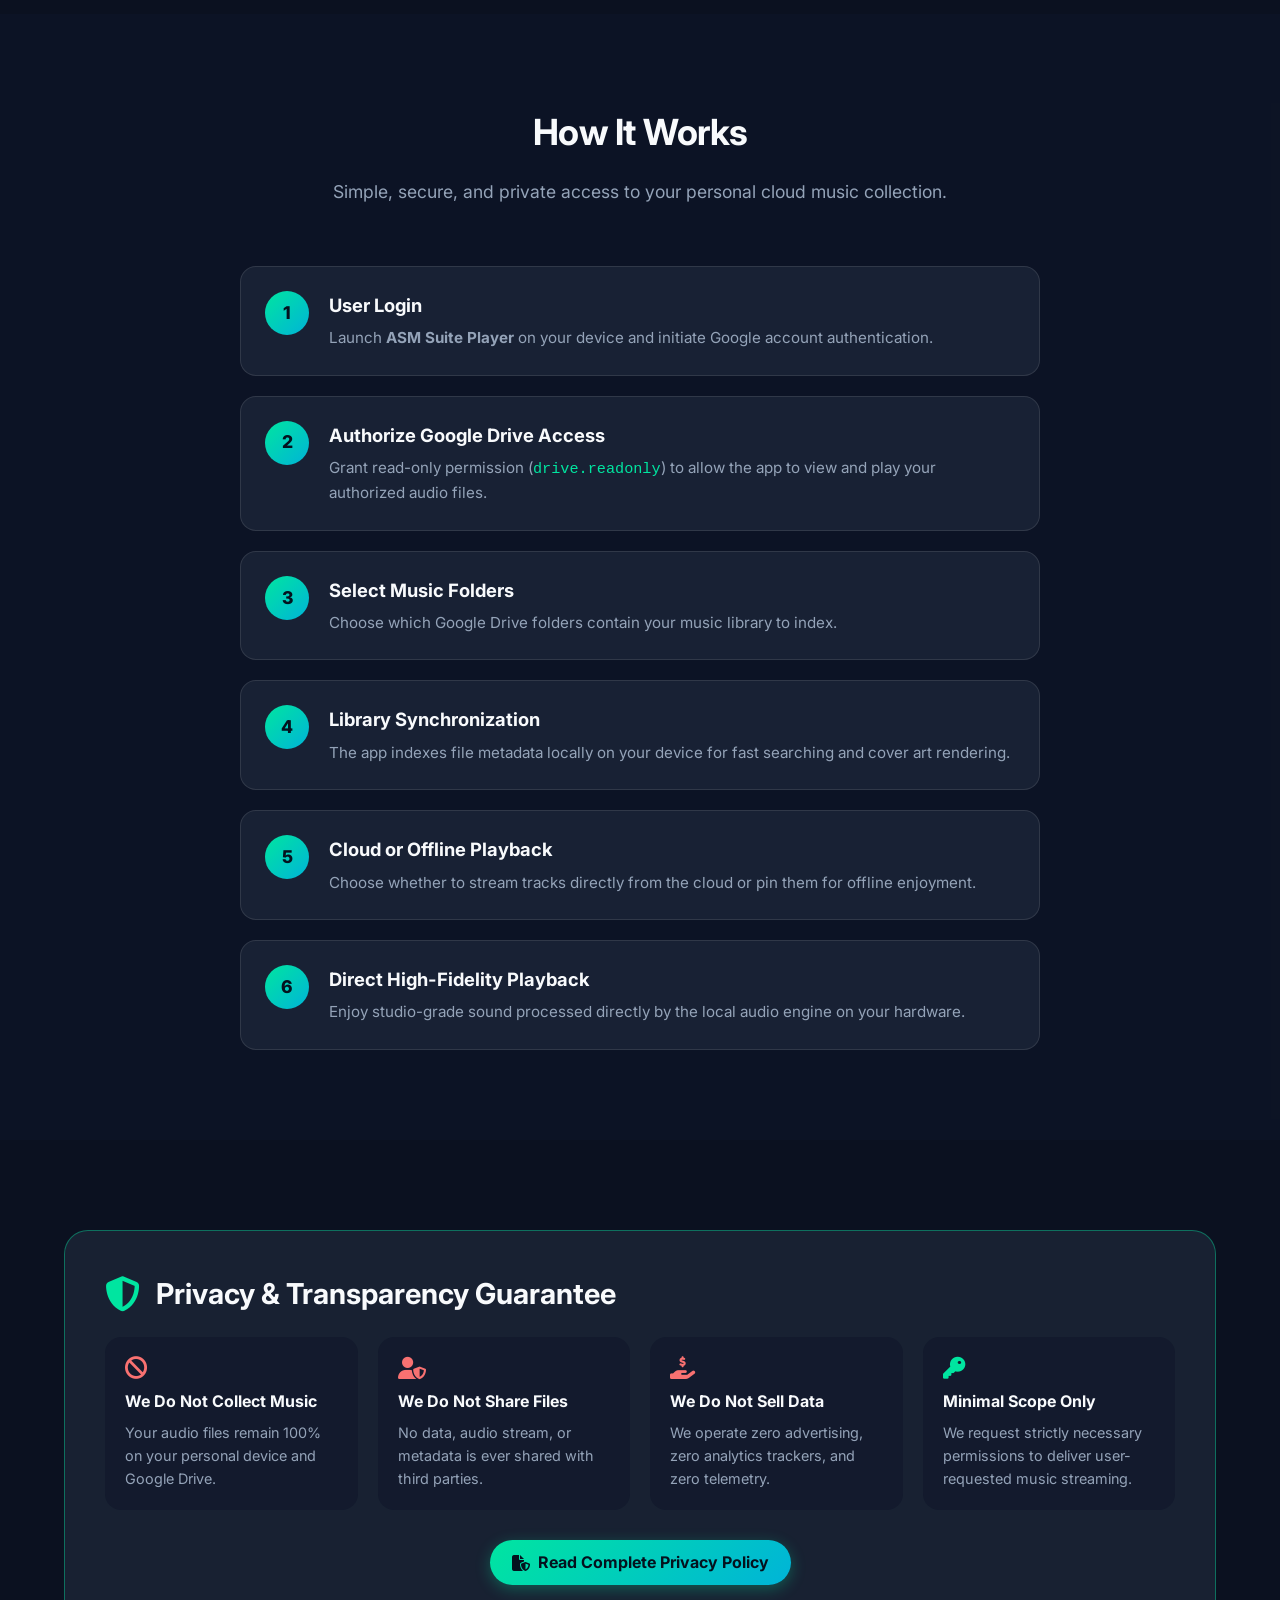
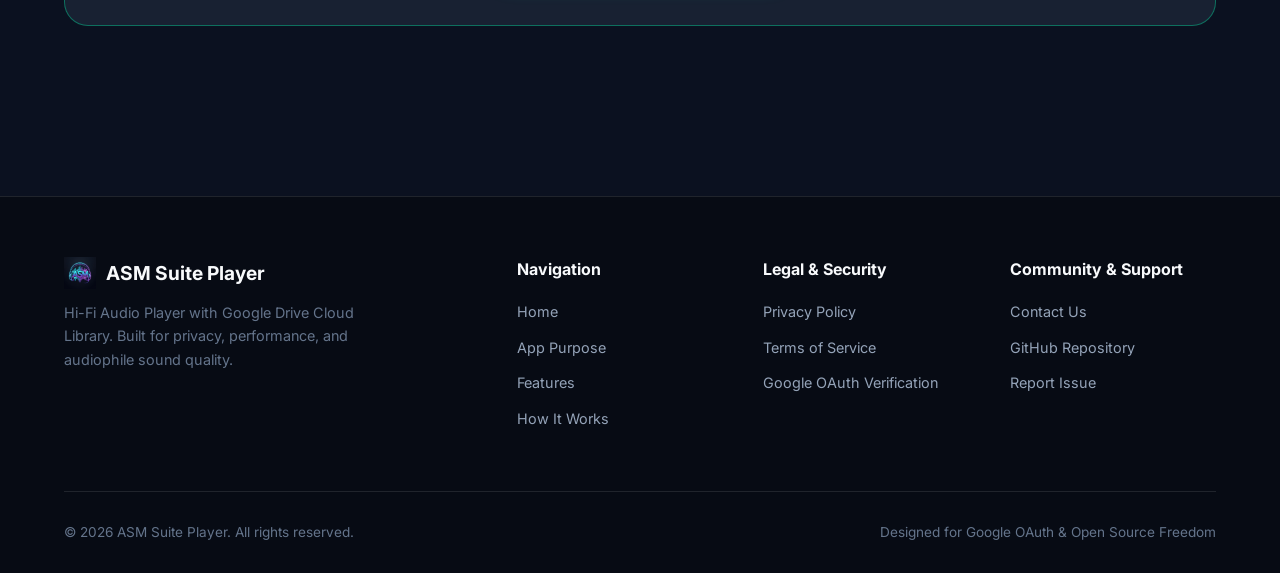
==== commit eda6b922: "feat(brand & verification): merge official Hi-Res logo, Google verification token and Schema.org JSO" ====
--- a/index.html
+++ b/index.html
@@ -9,6 +9,7 @@
   <meta name="author" content="ASM Suite Player Team">
   <meta name="robots" content="index, follow">
   <meta name="google-site-verification" content="google3342b60c19189181">
+  <meta name="google-site-verification" content="googlef283ab7d643a1a4c">
   <link rel="canonical" href="https://asmplayerhifi-sudo.github.io/asm-suite-player-site/">
   <link rel="alternate" hreflang="en" href="https://asmplayerhifi-sudo.github.io/asm-suite-player-site/">
   <link rel="alternate" hreflang="pt" href="https://asmplayerhifi-sudo.github.io/asm-suite-player-site/pt/">
@@ -39,6 +40,33 @@
 
   <!-- Stylesheet -->
   <link rel="stylesheet" href="assets/css/style.css">
+
+  <!-- JSON-LD Structured Data -->
+  <script type="application/ld+json">
+  {
+    "@context": "https://schema.org",
+    "@type": "SoftwareApplication",
+    "name": "ASM Suite Player",
+    "operatingSystem": "Android, Windows",
+    "applicationCategory": "MultimediaApplication",
+    "description": "ASM Suite Player is a high-fidelity audio player and personal media manager for Android and Windows. Stream, index, and play your music collection directly from Google Drive with read-only access (drive.readonly).",
+    "url": "https://asmplayerhifi-sudo.github.io/asm-suite-player-site/",
+    "logo": "https://asmplayerhifi-sudo.github.io/asm-suite-player-site/assets/images/logo.png",
+    "image": "https://asmplayerhifi-sudo.github.io/asm-suite-player-site/assets/images/logo.png",
+    "author": {
+      "@type": "Person",
+      "name": "Anderson F. Canel"
+    },
+    "offers": {
+      "@type": "Offer",
+      "price": "0",
+      "priceCurrency": "USD"
+    },
+    "sameAs": [
+      "https://github.com/AndersonFCanel/ASM-Suite-Player"
+    ]
+  }
+  </script>
 </head>
 <body>
 
